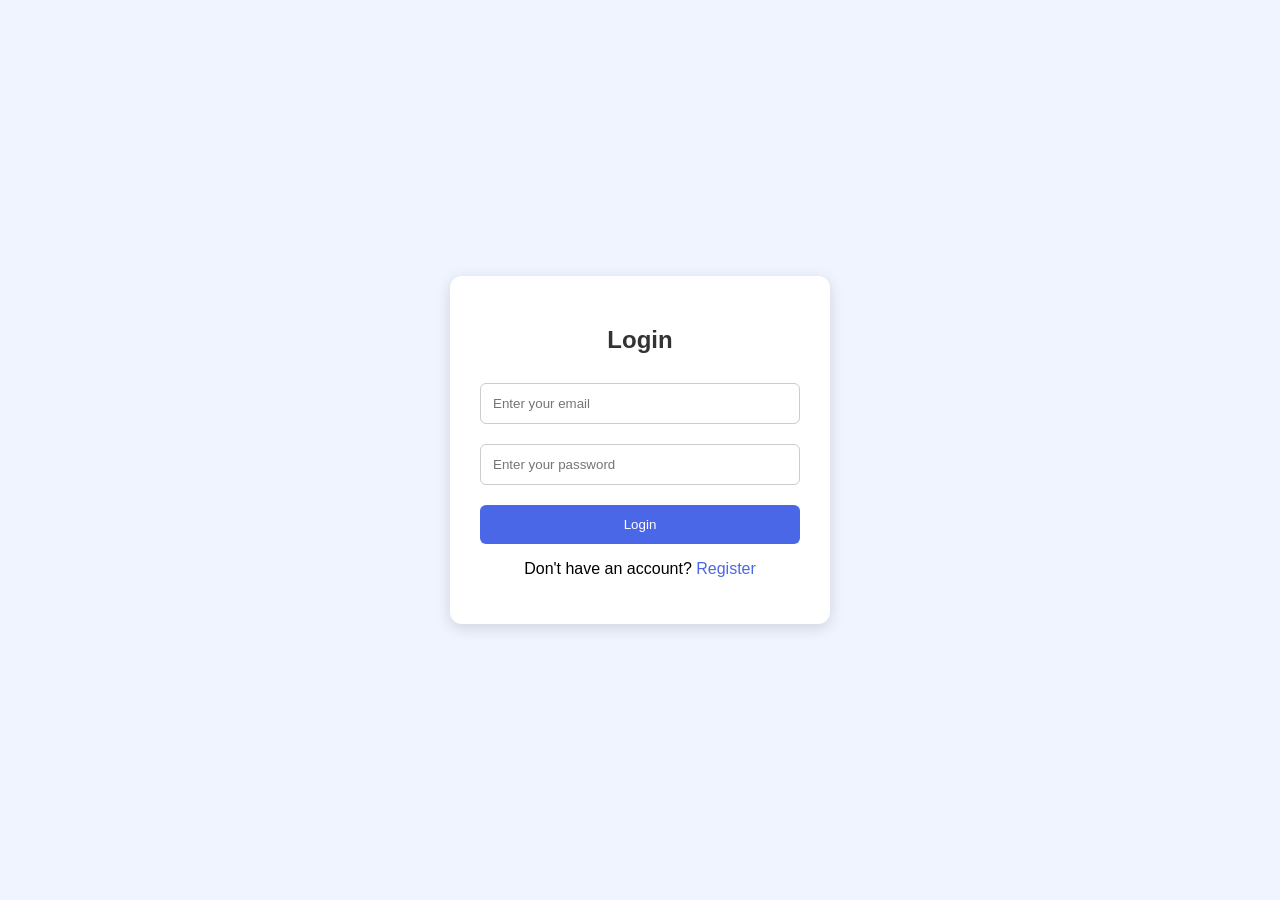
==== login.html @ 124d7654 "Add files via upload" ====
<!DOCTYPE html>
<html lang="en">
<head>
    <meta charset="UTF-8">
    <meta name="viewport" content="width=device-width, initial-scale=1.0">

    <title>Login - Quiz Maker</title>

    <style>
        body {
            font-family: Arial, sans-serif;
            background: #f0f4ff;
            display: flex;
            justify-content: center;
            align-items: center;
            min-height: 100vh;
            margin: 0;
        }

        .login-container {
            background: white;
            padding: 30px;
            width: 320px;
            border-radius: 12px;
            box-shadow: 0 4px 15px #0002;
        }

        h2 {
            text-align: center;
            color: #333;
        }

        input {
            width: 100%;
            padding: 12px;
            margin: 10px 0;
            box-sizing: border-box;
            border: 1px solid #ccc;
            border-radius: 6px;
        }

        button {
            width: 100%;
            padding: 12px;
            background: #4a67e8;
            color: white;
            border: none;
            border-radius: 6px;
            cursor: pointer;
            margin-top: 10px;
        }

        button:hover {
            background: #354fc4;
        }

        p {
            text-align: center;
        }

        a {
            color: #4a67e8;
            text-decoration: none;
        }
    </style>
</head>

<body>
   
    <div class="login-container">

        <h2>Login</h2>

        <form id="loginForm">

            <input type="email" id="loginEmail"
                placeholder="Enter your email" required>

            <input type="password" id="loginPassword"
                placeholder="Enter your password" required>

            <button type="submit">Login</button>

        </form>

        <p>
            Don't have an account?
            <a href="register.html">Register</a>
        </p>

    </div>

    <script src="auth.js"></script>

</body>
</html>
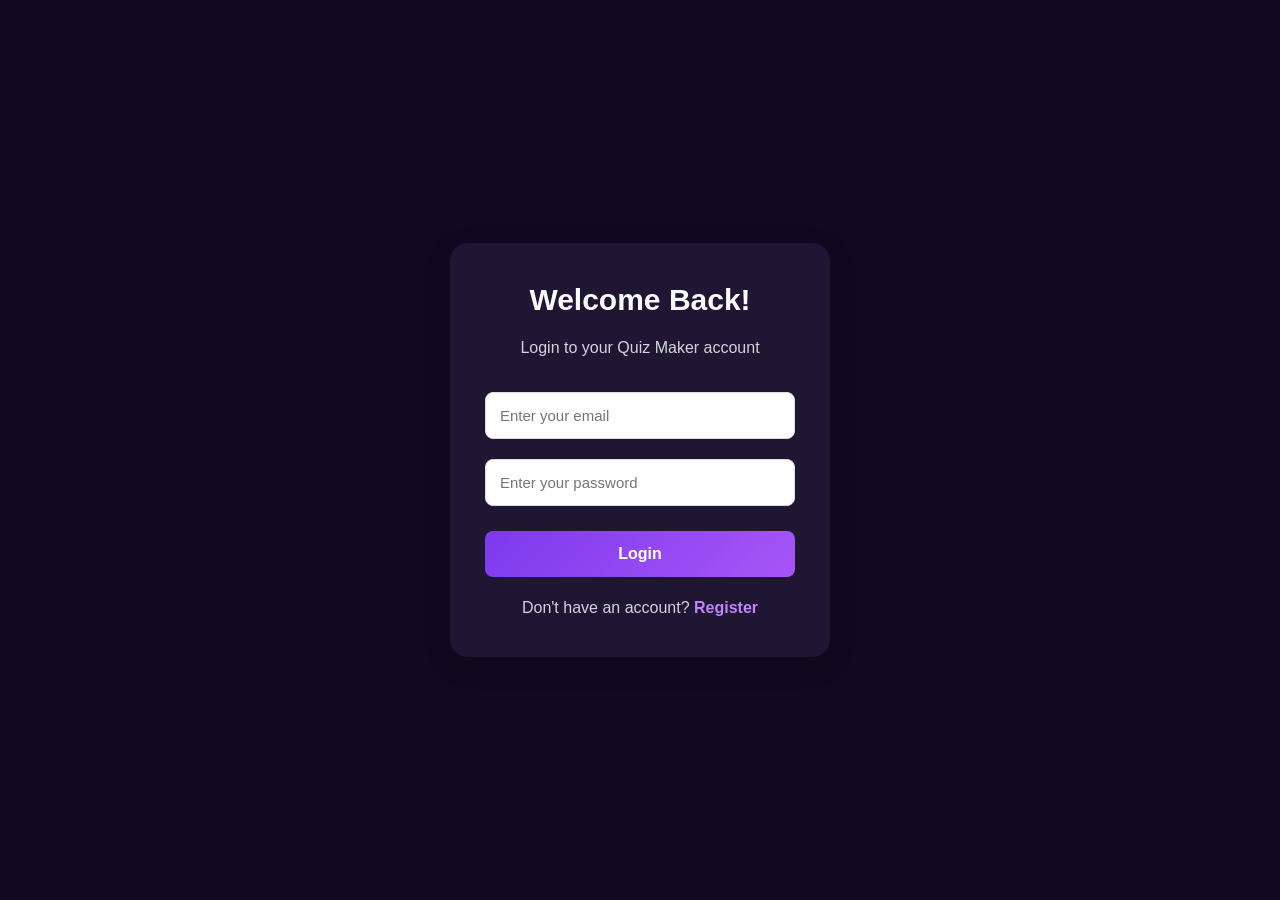
==== commit 9c4149f4: "Add files via upload" ====
--- a/login.html
+++ b/login.html
@@ -6,87 +6,122 @@
 
     <title>Login - Quiz Maker</title>
 
+    <link rel="stylesheet" href="style.css">
+
     <style>
-        body {
-            font-family: Arial, sans-serif;
-            background: #f0f4ff;
+        .auth-page {
+            min-height: 100vh;
             display: flex;
             justify-content: center;
             align-items: center;
-            min-height: 100vh;
-            margin: 0;
+            padding: 20px;
+            background: #0f0a1f;
+        }
+        
+        .login-container {
+            background: #1e1633;
+            padding: 40px 35px;
+            width: 100%;
+            max-width: 380px;
+            border-radius: 18px;
+            box-shadow: 0 8px 30px rgba(0,0,0,0.10);
         }
 
-        .login-container {
-            background: white;
-            padding: 30px;
-            width: 320px;
-            border-radius: 12px;
-            box-shadow: 0 4px 15px #0002;
+        .login-container h2 {
+            text-align: center;
+            font-size: 30px;
+            color: #F8FAFC;
+            margin-bottom: 10px;
         }
 
-        h2 {
+        .login-container .subtitle {
             text-align: center;
-            color: #333;
+            color: #D1D5DB;
+            margin-bottom: 25px;
         }
 
-        input {
+        .login-container input {
             width: 100%;
-            padding: 12px;
+            padding: 14px;
             margin: 10px 0;
             box-sizing: border-box;
-            border: 1px solid #ccc;
-            border-radius: 6px;
+            border: 1px solid #ddd;
+            border-radius: 8px;
+            outline: none;
+            font-size: 15px;
         }
 
-        button {
+        .login-container input:focus {
+            border-color: #a855f7;
+            box-shadow: 0 0 5px #a855f755;
+        }
+
+        .login-container button {
             width: 100%;
-            padding: 12px;
-            background: #4a67e8;
+            padding: 14px;
+             background: linear-gradient(135deg, #7c3aed, #a855f7); 
+            /* background-color: #6366f1; */
             color: white;
             border: none;
-            border-radius: 6px;
+            border-radius: 8px;
             cursor: pointer;
-            margin-top: 10px;
+            font-size: 16px;
+            font-weight: bold;
+            margin-top: 15px;
         }
 
-        button:hover {
-            background: #354fc4;
+        .login-container button:hover {
+            opacity: 0.9;
         }
 
-        p {
+        .login-container p {
             text-align: center;
+            margin-top: 22px;
+            color: #D1D5DB;
         }
 
-        a {
-            color: #4a67e8;
+        .login-container a {
+            color: #c084fc;
             text-decoration: none;
+            font-weight: bold;
+        }
+
+        @media(max-width: 480px) {
+            .login-container {
+                padding: 30px 22px;
+            }
         }
     </style>
 </head>
 
 <body>
-   
-    <div class="login-container">
 
-        <h2>Login</h2>
+    <div class="auth-page">
 
-        <form id="loginForm">
+        <div class="login-container">
 
-            <input type="email" id="loginEmail"
-                placeholder="Enter your email" required>
+            <h2>Welcome Back!</h2>
 
-            <input type="password" id="loginPassword"
-                placeholder="Enter your password" required>
+            <p class="subtitle">Login to your Quiz Maker account</p>
 
-            <button type="submit">Login</button>
+            <form id="loginForm">
 
-        </form>
+                <input type="email" id="loginEmail"
+                    placeholder="Enter your email" required>
 
-        <p>
-            Don't have an account?
-            <a href="register.html">Register</a>
-        </p>
+                <input type="password" id="loginPassword"
+                    placeholder="Enter your password" required>
+
+                <button type="submit">Login</button>
+
+            </form>
+
+            <p>
+                Don't have an account?
+                <a href="register.html">Register</a>
+            </p>
+
+        </div>
 
     </div>
 
--- a/style.css
+++ b/style.css
@@ -0,0 +1,511 @@
+* {
+    margin: 0;
+    padding: 0;
+    box-sizing: border-box;
+}
+
+body {
+    font-family: Arial, sans-serif;
+    background: #0B1020;
+}
+
+/* Navbar */
+.navbar {
+    display: flex;
+    justify-content: space-between;
+    align-items: center;
+    padding: 20px 60px;
+    background: #11182B;
+}
+
+.navbar h2 {
+    color: #6c3ce9;
+    font-size: 28px;
+}
+
+.nav-links {
+    display: flex;
+    gap: 30px;
+}
+
+.nav-links a {
+    text-decoration: none;
+    color: #CBD5E1;
+    font-size: 16px;
+}
+
+/* Home Section */
+.home {
+    min-height: 90vh;
+    display: flex;
+    justify-content: center;
+    align-items: center;
+    text-align: center;
+    padding: 30px;
+}
+
+.home-content {
+    max-width: 700px;
+}
+
+.home-content h1 {
+    font-size: 48px;
+    color: #F8FAFC;
+    margin-bottom: 20px;
+}
+
+.home-content p {
+    font-size: 18px;
+    color: #94A3B8;
+    line-height: 1.7;
+    margin-bottom: 30px;
+}
+
+/* Buttons */
+.buttons {
+    display: flex;
+    justify-content: center;
+    gap: 20px;
+}
+
+.buttons button {
+    padding: 14px 30px;
+    border: none;
+    border-radius: 8px;
+    background: #8B5CF6;
+    color: white;
+    font-size: 16px;
+    cursor: pointer;
+}
+
+.buttons button:hover {
+    background: #4b2ca3;
+}
+
+/* Create Quiz Section */
+.create-quiz {
+    display: none;
+    min-height: 100vh;
+    padding: 50px 20px;
+    background: #0B1020;
+    text-align: center;
+}
+
+.create-quiz h1 {
+    color: #F8FAFC;
+    font-size: 35px;
+    margin-bottom: 30px;
+}
+
+.quiz-form {
+    max-width: 600px;
+    margin: auto;
+    padding: 30px;
+    background: #273660;
+    border-radius: 15px;
+    box-shadow: 0 5px 20px rgba(0,0,0,0.1);
+    text-align: left;
+}
+
+.quiz-form label,select {
+    display: block;
+    margin-top: 15px;
+    margin-bottom: 8px;
+    color: #F8FAFC;
+    font-weight: bold;
+}
+
+.quiz-form input,
+.quiz-form select {
+    width: 100%;
+    padding: 12px;
+    border: 1px solid #334155;
+    border-radius: 7px;
+    font-size: 15px;
+    background-color: #182446;
+}
+
+.quiz-form button {
+    width: 100%;
+    margin-top: 25px;
+    padding: 14px;
+    border: none;
+    border-radius: 8px;
+    background: #6c3ce9;
+    color: white;
+    font-size: 16px;
+    cursor: pointer;
+}
+
+.quiz-form button:hover {
+    background: #4b2ca3;
+}
+/* Take Quiz Section */
+.take-quiz {
+    display: none;
+    min-height: 100vh;
+    padding: 50px 20px;
+    background: #273660;
+    text-align: center;
+}
+
+.take-quiz h1 {
+    color: #F8FAFC;
+    font-size: 35px;
+    margin-bottom: 15px;
+}
+
+.take-quiz p {
+    color: #94A3B8;
+    margin-bottom: 30px;
+}
+
+#quizList {
+    max-width: 700px;
+    margin: auto;
+}
+
+.quiz-card {
+    background: #171f35;
+    border: #293550;
+    padding: 25px;
+    margin-bottom: 20px;
+    border-radius: 12px;
+    box-shadow: 0 5px 15px rgba(0,0,0,0.1);
+}
+
+.quiz-card h3 {
+    color: #f8fafc;
+    margin-bottom: 15px;
+}
+
+.quiz-card button {
+    padding: 12px 25px;
+    background: #8B5CF6;
+    color: white;
+    border: none;
+    border-radius: 7px;
+    cursor: pointer;
+}
+.quiz-card button:hover{
+    background-color: #7630f1;
+}
+
+/* Quiz Playing Section */
+.quiz-playing {
+    display: none;
+    min-height: 100vh;
+    padding: 50px 20px;
+    background: #0B1020;
+    text-align: center;
+}
+
+.quiz-playing h1 {
+    color: #F8FAFC;
+    margin-bottom: 30px;
+}
+
+.question-box {
+    max-width: 650px;
+    margin: auto;
+    padding: 30px;
+    background: #171f35;
+    color: #f8FAFC;
+    border-radius: 15px;
+    box-shadow: 0 5px 20px rgba(0,0,0,0.1);
+}
+#questionNumber {
+    color: #A78BFA;
+}
+
+
+#playingQuestion {
+    font-size: 22px;
+    margin: 25px 0;
+    color: #F8FAFC;
+}
+ #answerOptions {
+    display: flex;
+    flex-direction: column;
+    gap: 12px;
+    color: #F8FAFC;
+    background-color: #11182B;
+    /* border: 1px solid #8b5cf6; */
+    border-radius: 10px;
+    font-size: 16px;
+    cursor: pointer;
+}
+
+.answer-option{
+    display: block;
+    width: 100%;
+    padding: 15px;
+    margin: 10px 0;
+    background-color: rgba(255, 255, 255, 0.1);
+    color: white;
+    border: 2px solid #aaa;
+    border-radius: 10px;
+    cursor: pointer;
+    font-size: 16px;
+    font-weight: 500;
+    transition: 0.3s;
+}
+#answer-option.selected{
+    background-color: #4CAF50;
+    color: white;
+}
+/* #answerOptions .answer-option *{
+    color: #f8FAFC; 
+}*/
+#answerOptions button {
+    padding: 14px;
+    border: 1px solid #ccc;
+    border-radius: 8px;
+    background: #11182B;
+    cursor: pointer;
+    font-size: 16px;
+}
+.answer-option:hover{
+    background-color: #8B5CF6;
+    color: white;
+}
+#answerOptions button:hover {
+    background: #39175b;
+}
+/* .answer-option{
+    display: block;
+    width: 100%;
+    padding: 15px;
+    margin: 10px 0;
+
+    background-color: #11182B;
+    color: #f8FAFC;
+
+    border: 1px solid #334155;
+    border-radius: 10px;
+
+    font-size: 16px;
+    cursor:pointer;
+}
+.answer-option:hover{
+    background-color: #202b45;
+    border-color: #8b5cf6;
+}
+.answer-option.selected{
+    background-color: #8B5CF6;
+    color: white;
+    border-color: #A78BFA;
+} */
+#nextButton {
+    margin-top: 25px;
+    padding: 12px 30px;
+    background: #6c3ce9;
+    color: white;
+    border: none;
+    border-radius: 8px;
+    cursor: pointer;
+}
+#nextButton:hover{
+    background-color: #5c32c4;
+}
+/* Quiz Result Section */
+.quiz-result {
+    display: none;
+    min-height: 100vh;
+    padding: 50px 20px;
+    background: #f5f3ff;
+    text-align: center;
+}
+
+.quiz-result h1 {
+    color: #F8FAFC;
+    margin-bottom: 20px;
+}
+
+.quiz-result h2 {
+    margin-top: 30px;
+    color: #333;
+}
+
+#finalScore {
+    font-size: 45px;
+    color: #6c3ce9;
+    margin: 20px 0;
+}
+
+.quiz-result button {
+    padding: 14px 30px;
+    background: #6c3ce9;
+    color: white;
+    border: none;
+    border-radius: 8px;
+    cursor: pointer;
+}
+#userInfo button{
+    background-color: #6c3ce9;
+    color: white;
+    padding: 10px 20px;
+    border: none;
+    border-radius: 6px;
+    font-size: 15px;
+    cursor: pointer;
+}
+#userInfo button:hover{
+    background-color: black;
+}
+/* Dashboard */
+
+.dashboard {
+    padding: 40px;
+    text-align: center;
+}
+
+.dashboard h1 {
+    font-size: 32px;
+    color: #F8FAFC;
+    margin-bottom: 10px;
+}
+
+#welcomeUser {
+    font-size: 18px;
+    color: #666;
+    margin-bottom: 30px;
+}
+
+.dashboard-cards {
+    display: flex;
+    justify-content: center;
+    gap: 25px;
+    flex-wrap: wrap;
+    margin-top: 30px;
+}
+
+.dashboard-card {
+    background: #29375e;
+    width: 250px;
+    padding: 25px;
+    border-radius: 12px;
+    box-shadow: 0 4px 15px #0002;
+    text-align: center;
+}
+
+.dashboard-card h2 {
+    color: #F8FAFC;
+    padding: 20px;
+    font-size: 25px;
+    font-family: Cambria, Cochin, Georgia, Times, 'Times New Roman', serif;
+}
+
+.dashboard-card p {
+    color: #94A3B8;
+    line-height: 1.5;
+    padding: 5px;
+    margin-bottom: 10px;
+
+}
+
+.dashboard-card button {
+    background: #8B5CF6;
+    color: white;
+    padding: 12px 20px;
+    border: none;
+    border-radius: 6px;
+    cursor: pointer;
+    font-size: 18px;
+}
+
+.dashboard-card button:hover {
+    background: #7C3AED;
+}
+.nav-links button{
+    background-color: #7C3AED;
+    color: white;
+    padding: 10px 20px;
+    border: none;
+    border-radius: 6px;
+    font-size: 15px;
+    cursor: pointer;
+}
+.nav-links button:hover{
+    background-color: #671fe5;
+}
+/* My Scores Section */
+
+#scoresSection {
+    margin-top: 40px;
+}
+
+#scoresSection h2 {
+    color: #333;
+    margin-bottom: 25px;
+}
+
+#scoresList {
+    display: flex;
+    justify-content: center;
+    gap: 20px;
+    flex-wrap: wrap;
+}
+
+#scoresList .dashboard-card {
+    border-left: 5px solid #4a67e8;
+    text-align: left;
+}
+
+#scoresList .dashboard-card h3 {
+    color: #4a67e8;
+}
+
+#scoresList .dashboard-card p {
+    color: #555;
+    margin: 10px 0;
+}
+/* Mobile Responsive */
+
+@media screen and (max-width: 600px) {
+
+    .navbar {
+        display: flex;
+        flex-wrap: wrap;
+        justify-content: center;
+        align-items: center;
+        gap: 5px;
+        padding: 15px;
+        
+    }
+    .navbar a{
+        font-size: 12px;
+        padding: 6px 8px;
+    };
+
+    body {
+        margin: 0;
+        padding: 10px;
+    }
+
+    h1 {
+        font-size: 20px;
+        text-align: center;
+    }
+
+    h2 {
+        font-size: 22px;
+    }
+
+    p {
+        font-size: 14px;
+    }
+
+    button {
+        width: 100%;
+        margin-bottom: 10px;
+    }
+
+    input,
+    textarea,
+    select {
+        width: 100%;
+        box-sizing: border-box;
+    }
+
+}
